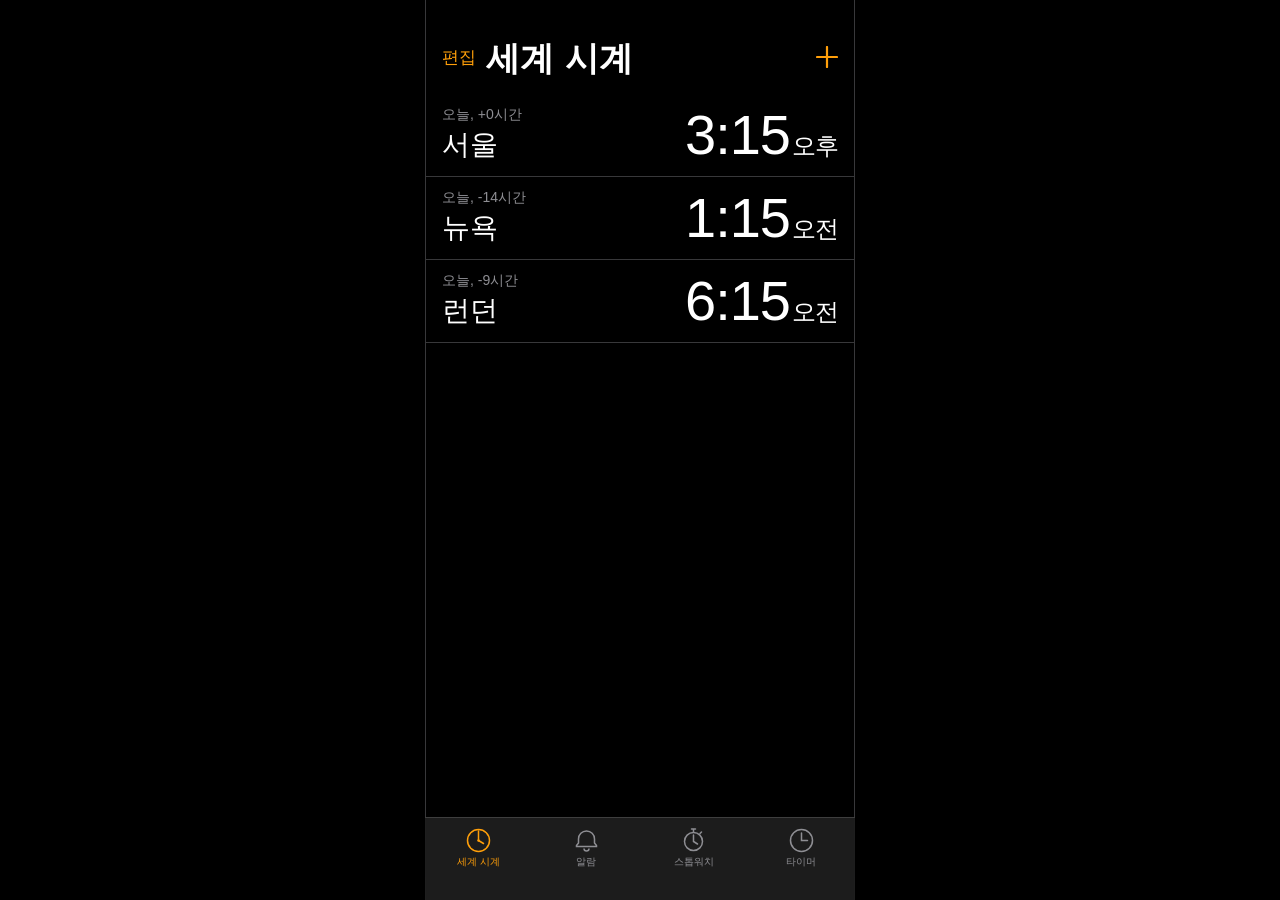
==== index.html @ d3a67d18 "iOS Clock App PWA clone Co-Authored-By: Claude Opus 4.6 <noreply@anthropic.com>" ====
<!DOCTYPE html>
<html lang="ko">
<head>
  <meta charset="UTF-8">
  <meta name="viewport" content="width=device-width, initial-scale=1.0, maximum-scale=1.0, user-scalable=no, viewport-fit=cover">
  <meta name="apple-mobile-web-app-capable" content="yes">
  <meta name="apple-mobile-web-app-status-bar-style" content="black-translucent">
  <meta name="theme-color" content="#000000">
  <title>시계</title>
  <link rel="manifest" href="manifest.json">
  <link rel="apple-touch-icon" href="icons/icon-192.png">
  <link rel="stylesheet" href="style.css">
</head>
<body>
  <!-- Status Bar spacer -->
  <div class="status-bar-spacer"></div>

  <!-- World Clock Tab -->
  <div id="tab-worldclock" class="tab-content active">
    <div class="nav-bar">
      <button class="nav-btn left" id="worldclock-edit-btn">편집</button>
      <h1 class="nav-title">세계 시계</h1>
      <button class="nav-btn right" id="worldclock-add-btn">
        <svg width="22" height="22" viewBox="0 0 22 22" fill="none"><path d="M11 1v20M1 11h20" stroke="#FF9F0A" stroke-width="2.2" stroke-linecap="round"/></svg>
      </button>
    </div>
    <div class="scroll-content" id="worldclock-list">
      <!-- World clock items inserted by JS -->
    </div>
  </div>

  <!-- Alarm Tab -->
  <div id="tab-alarm" class="tab-content">
    <div class="nav-bar">
      <button class="nav-btn left" id="alarm-edit-btn">편집</button>
      <h1 class="nav-title">알람</h1>
      <button class="nav-btn right" id="alarm-add-btn">
        <svg width="22" height="22" viewBox="0 0 22 22" fill="none"><path d="M11 1v20M1 11h20" stroke="#FF9F0A" stroke-width="2.2" stroke-linecap="round"/></svg>
      </button>
    </div>
    <div class="scroll-content" id="alarm-list">
      <!-- Alarm items inserted by JS -->
    </div>
  </div>

  <!-- Stopwatch Tab -->
  <div id="tab-stopwatch" class="tab-content">
    <div class="nav-bar">
      <h1 class="nav-title">스톱워치</h1>
    </div>
    <div class="stopwatch-container">
      <div class="stopwatch-display" id="stopwatch-display">00:00<span class="stopwatch-fraction">.00</span></div>
      <div class="stopwatch-controls">
        <button class="stopwatch-btn btn-dark" id="stopwatch-lap-btn">랩</button>
        <button class="stopwatch-btn btn-green" id="stopwatch-start-btn">시작</button>
      </div>
      <div class="lap-list" id="lap-list">
        <!-- Lap items inserted by JS -->
      </div>
    </div>
  </div>

  <!-- Timer Tab -->
  <div id="tab-timer" class="tab-content">
    <div class="nav-bar">
      <h1 class="nav-title">타이머</h1>
    </div>
    <div class="timer-container">
      <div class="timer-picker-wrapper" id="timer-picker-wrapper">
        <div class="timer-picker">
          <div class="picker-column" id="picker-hours"></div>
          <div class="picker-label">시간</div>
          <div class="picker-column" id="picker-minutes"></div>
          <div class="picker-label">분</div>
          <div class="picker-column" id="picker-seconds"></div>
          <div class="picker-label">초</div>
        </div>
        <div class="picker-highlight"></div>
      </div>
      <div class="timer-ring-wrapper" id="timer-ring-wrapper" style="display:none;">
        <div class="timer-ring-container">
          <svg class="timer-ring" viewBox="0 0 200 200">
            <circle class="timer-ring-bg" cx="100" cy="100" r="90" />
            <circle class="timer-ring-progress" cx="100" cy="100" r="90" id="timer-ring-progress" />
          </svg>
          <div class="timer-ring-display" id="timer-display">00:00:00</div>
        </div>
      </div>
      <div class="timer-controls">
        <button class="stopwatch-btn btn-dark" id="timer-cancel-btn">취소</button>
        <button class="stopwatch-btn btn-green" id="timer-start-btn">시작</button>
      </div>
    </div>
  </div>

  <!-- Alarm Add Modal -->
  <div class="modal-overlay" id="alarm-modal" style="display:none;">
    <div class="modal-content">
      <div class="modal-nav">
        <button class="nav-btn left" id="alarm-cancel-btn">취소</button>
        <h1 class="nav-title">알람 추가</h1>
        <button class="nav-btn right save-btn" id="alarm-save-btn">저장</button>
      </div>
      <div class="alarm-picker-wrapper">
        <div class="timer-picker">
          <div class="picker-column alarm-picker-col" id="alarm-picker-ampm"></div>
          <div class="picker-column alarm-picker-col" id="alarm-picker-hours"></div>
          <div class="picker-label alarm-picker-sep">:</div>
          <div class="picker-column alarm-picker-col" id="alarm-picker-minutes"></div>
        </div>
        <div class="picker-highlight"></div>
      </div>
      <div class="alarm-options">
        <div class="alarm-option-row">
          <span>반복</span><span class="alarm-option-value">안 함 ›</span>
        </div>
        <div class="alarm-option-row">
          <span>레이블</span>
          <input type="text" class="alarm-label-input" id="alarm-label-input" value="알람" />
        </div>
        <div class="alarm-option-row">
          <span>사운드</span><span class="alarm-option-value">전파 탐지기 ›</span>
        </div>
        <div class="alarm-option-row">
          <span>다시 알림</span>
          <label class="ios-switch"><input type="checkbox" checked /><span class="slider"></span></label>
        </div>
      </div>
    </div>
  </div>

  <!-- World Clock Add Modal -->
  <div class="modal-overlay" id="worldclock-modal" style="display:none;">
    <div class="modal-content">
      <div class="modal-nav">
        <button class="nav-btn left" id="worldclock-cancel-btn">취소</button>
        <h1 class="nav-title">도시 선택</h1>
        <div></div>
      </div>
      <div class="search-bar">
        <input type="text" placeholder="검색" id="city-search" />
      </div>
      <div class="city-list" id="city-list"></div>
    </div>
  </div>

  <!-- Tab Bar -->
  <div class="tab-bar">
    <button class="tab-item active" data-tab="worldclock">
      <svg viewBox="0 0 25 25" class="tab-icon"><circle cx="12.5" cy="12.5" r="11" stroke="currentColor" stroke-width="1.5" fill="none"/><path d="M12.5 3v9.5l5 3" stroke="currentColor" stroke-width="1.5" stroke-linecap="round" fill="none"/><circle cx="12.5" cy="12.5" r="1.2" fill="currentColor"/></svg>
      <span>세계 시계</span>
    </button>
    <button class="tab-item" data-tab="alarm">
      <svg viewBox="0 0 25 25" class="tab-icon"><path d="M12.5 3C8.08 3 4.5 6.58 4.5 11v4l-2 2.5v1h20v-1l-2-2.5v-4c0-4.42-3.58-8-8-8z" stroke="currentColor" stroke-width="1.5" fill="none"/><path d="M10 20.5c0 1.38 1.12 2.5 2.5 2.5s2.5-1.12 2.5-2.5" stroke="currentColor" stroke-width="1.5" fill="none"/></svg>
      <span>알람</span>
    </button>
    <button class="tab-item" data-tab="stopwatch">
      <svg viewBox="0 0 25 25" class="tab-icon"><circle cx="12.5" cy="13.5" r="9" stroke="currentColor" stroke-width="1.5" fill="none"/><path d="M12.5 7v6.5l4 2.5M10.5 1h4M12.5 1v3M19 5.5l1.5-1.5" stroke="currentColor" stroke-width="1.5" stroke-linecap="round" fill="none"/></svg>
      <span>스톱워치</span>
    </button>
    <button class="tab-item" data-tab="timer">
      <svg viewBox="0 0 25 25" class="tab-icon"><circle cx="12.5" cy="12.5" r="11" stroke="currentColor" stroke-width="1.5" fill="none"/><path d="M12.5 5v7.5h6" stroke="currentColor" stroke-width="1.5" stroke-linecap="round" fill="none"/></svg>
      <span>타이머</span>
    </button>
  </div>

  <script src="app.js"></script>
</body>
</html>
---- style.css ----
/* ============================================
   iPhone Clock App - Pixel-Perfect Clone
   ============================================ */

* {
  margin: 0;
  padding: 0;
  box-sizing: border-box;
  -webkit-tap-highlight-color: transparent;
  -webkit-user-select: none;
  user-select: none;
}

:root {
  --orange: #FF9F0A;
  --bg: #000000;
  --card-bg: #1C1C1E;
  --separator: #38383A;
  --text-primary: #FFFFFF;
  --text-secondary: #8E8E93;
  --text-tertiary: #636366;
  --green: #30D158;
  --red: #FF453A;
  --tab-inactive: #8E8E93;
  --safe-top: env(safe-area-inset-top, 20px);
  --safe-bottom: env(safe-area-inset-bottom, 0px);
}

html, body {
  height: 100%;
  overflow: hidden;
  background: var(--bg);
  color: var(--text-primary);
  font-family: -apple-system, BlinkMacSystemFont, 'SF Pro Display', 'SF Pro Text', 'Helvetica Neue', sans-serif;
  font-size: 17px;
  -webkit-font-smoothing: antialiased;
}

.status-bar-spacer {
  height: var(--safe-top);
  min-height: 20px;
}

/* ============================================
   Navigation Bar
   ============================================ */
.nav-bar {
  display: flex;
  align-items: center;
  justify-content: space-between;
  padding: 8px 16px 8px;
  min-height: 44px;
}

.nav-title {
  font-size: 34px;
  font-weight: 700;
  letter-spacing: 0.37px;
  text-align: left;
  flex: 1;
  padding: 8px 0 4px;
}

.nav-btn {
  background: none;
  border: none;
  color: var(--orange);
  font-size: 17px;
  padding: 8px 0;
  cursor: pointer;
  font-family: inherit;
  min-width: 44px;
}

.nav-btn.left {
  text-align: left;
}

.nav-btn.right {
  text-align: right;
  display: flex;
  align-items: center;
  justify-content: flex-end;
}

.save-btn {
  font-weight: 600;
}

/* ============================================
   Tab Content
   ============================================ */
.tab-content {
  display: none;
  height: calc(100vh - var(--safe-top) - 83px);
  overflow: hidden;
  flex-direction: column;
}

.tab-content.active {
  display: flex;
}

.scroll-content {
  flex: 1;
  overflow-y: auto;
  -webkit-overflow-scrolling: touch;
  padding-bottom: 20px;
}

/* ============================================
   Tab Bar (Bottom)
   ============================================ */
.tab-bar {
  position: fixed;
  bottom: 0;
  left: 0;
  right: 0;
  display: flex;
  justify-content: space-around;
  align-items: flex-start;
  background: rgba(30, 30, 30, 0.94);
  backdrop-filter: blur(20px);
  -webkit-backdrop-filter: blur(20px);
  border-top: 0.5px solid rgba(255, 255, 255, 0.15);
  padding: 6px 0 calc(6px + var(--safe-bottom));
  height: calc(83px + var(--safe-bottom));
  z-index: 100;
}

.tab-item {
  display: flex;
  flex-direction: column;
  align-items: center;
  gap: 2px;
  background: none;
  border: none;
  color: var(--tab-inactive);
  font-size: 10px;
  font-family: inherit;
  cursor: pointer;
  padding: 4px 0;
  min-width: 60px;
}

.tab-item.active {
  color: var(--orange);
}

.tab-icon {
  width: 25px;
  height: 25px;
}

/* ============================================
   World Clock
   ============================================ */
.worldclock-item {
  display: flex;
  align-items: center;
  justify-content: space-between;
  padding: 12px 16px;
  border-bottom: 0.5px solid var(--separator);
  min-height: 72px;
}

.worldclock-info {
  display: flex;
  flex-direction: column;
  gap: 2px;
}

.worldclock-offset {
  font-size: 14px;
  color: var(--text-secondary);
  font-weight: 400;
}

.worldclock-city {
  font-size: 28px;
  font-weight: 300;
  letter-spacing: -0.5px;
}

.worldclock-time {
  font-size: 56px;
  font-weight: 200;
  letter-spacing: -1px;
  line-height: 1;
}

.worldclock-time .time-ampm {
  font-size: 24px;
  font-weight: 300;
  margin-left: 2px;
}

/* ============================================
   Alarm
   ============================================ */
.alarm-item {
  display: flex;
  align-items: center;
  justify-content: space-between;
  padding: 14px 16px;
  border-bottom: 0.5px solid var(--separator);
  min-height: 80px;
}

.alarm-info {
  display: flex;
  flex-direction: column;
  gap: 0;
}

.alarm-time-row {
  display: flex;
  align-items: baseline;
  gap: 4px;
}

.alarm-time {
  font-size: 56px;
  font-weight: 200;
  letter-spacing: -1.5px;
  line-height: 1.1;
}

.alarm-ampm {
  font-size: 24px;
  font-weight: 300;
}

.alarm-label {
  font-size: 14px;
  color: var(--text-secondary);
  margin-top: 2px;
}

.alarm-item.disabled .alarm-time,
.alarm-item.disabled .alarm-ampm,
.alarm-item.disabled .alarm-label {
  color: var(--text-tertiary);
}

/* iOS Toggle Switch */
.ios-switch {
  position: relative;
  display: inline-block;
  width: 51px;
  height: 31px;
  flex-shrink: 0;
}

.ios-switch input {
  opacity: 0;
  width: 0;
  height: 0;
}

.ios-switch .slider {
  position: absolute;
  cursor: pointer;
  inset: 0;
  background: #39393D;
  border-radius: 31px;
  transition: background 0.3s;
}

.ios-switch .slider::before {
  content: '';
  position: absolute;
  height: 27px;
  width: 27px;
  left: 2px;
  bottom: 2px;
  background: white;
  border-radius: 50%;
  transition: transform 0.3s;
  box-shadow: 0 2px 4px rgba(0,0,0,0.3);
}

.ios-switch input:checked + .slider {
  background: var(--green);
}

.ios-switch input:checked + .slider::before {
  transform: translateX(20px);
}

/* Sleep/Wake section in alarm */
.alarm-section-header {
  padding: 24px 16px 8px;
  display: flex;
  align-items: center;
  gap: 8px;
}

.alarm-section-header .bed-icon {
  width: 28px;
  height: 28px;
  color: var(--orange);
}

.alarm-section-title {
  font-size: 20px;
  font-weight: 600;
}

.alarm-section-desc {
  padding: 0 16px 12px;
  font-size: 13px;
  color: var(--text-secondary);
  line-height: 1.4;
}

.alarm-other-header {
  padding: 32px 16px 8px;
  font-size: 20px;
  font-weight: 600;
}

/* ============================================
   Stopwatch
   ============================================ */
.stopwatch-container {
  display: flex;
  flex-direction: column;
  align-items: center;
  flex: 1;
  overflow: hidden;
}

.stopwatch-display {
  font-size: 80px;
  font-weight: 200;
  font-variant-numeric: tabular-nums;
  letter-spacing: -2px;
  padding: 40px 0 30px;
  text-align: center;
  font-family: -apple-system, 'SF Pro Display', 'Helvetica Neue', sans-serif;
}

.stopwatch-fraction {
  font-size: 80px;
  font-weight: 200;
}

.stopwatch-controls {
  display: flex;
  justify-content: space-between;
  width: 100%;
  padding: 0 24px;
  margin-bottom: 20px;
}

.stopwatch-btn {
  width: 80px;
  height: 80px;
  border-radius: 50%;
  border: 2px solid transparent;
  font-size: 17px;
  font-family: inherit;
  font-weight: 500;
  cursor: pointer;
  display: flex;
  align-items: center;
  justify-content: center;
  position: relative;
}

.stopwatch-btn::after {
  content: '';
  position: absolute;
  inset: -4px;
  border-radius: 50%;
  border: 2px solid;
  border-color: inherit;
}

.btn-dark {
  background: #333333;
  color: var(--text-primary);
  border-color: #333333;
}

.btn-green {
  background: #0A3A1A;
  color: var(--green);
  border-color: #0A3A1A;
}

.btn-red {
  background: #3A0A0A;
  color: var(--red);
  border-color: #3A0A0A;
}

.btn-disabled {
  opacity: 0.5;
  pointer-events: none;
}

.lap-list {
  width: 100%;
  flex: 1;
  overflow-y: auto;
  -webkit-overflow-scrolling: touch;
}

.lap-item {
  display: flex;
  justify-content: space-between;
  padding: 10px 16px;
  border-top: 0.5px solid var(--separator);
  font-size: 17px;
  font-variant-numeric: tabular-nums;
}

.lap-item.best {
  color: var(--green);
}

.lap-item.worst {
  color: var(--red);
}

/* ============================================
   Timer
   ============================================ */
.timer-container {
  display: flex;
  flex-direction: column;
  align-items: center;
  flex: 1;
  padding-top: 20px;
}

.timer-picker-wrapper {
  position: relative;
  width: 100%;
  height: 216px;
  overflow: hidden;
}

.timer-picker {
  display: flex;
  align-items: center;
  justify-content: center;
  height: 100%;
  gap: 0;
}

.picker-column {
  height: 216px;
  width: 70px;
  overflow-y: scroll;
  scroll-snap-type: y mandatory;
  -webkit-overflow-scrolling: touch;
  scrollbar-width: none;
}

.picker-column::-webkit-scrollbar {
  display: none;
}

.picker-item {
  height: 36px;
  display: flex;
  align-items: center;
  justify-content: center;
  font-size: 23px;
  font-weight: 400;
  scroll-snap-align: center;
  color: var(--text-primary);
  cursor: pointer;
}

.picker-label {
  font-size: 17px;
  font-weight: 600;
  color: var(--text-primary);
  padding: 0 4px;
  align-self: center;
}

.picker-highlight {
  position: absolute;
  top: 50%;
  left: 16px;
  right: 16px;
  height: 36px;
  transform: translateY(-50%);
  border-top: 0.5px solid var(--separator);
  border-bottom: 0.5px solid var(--separator);
  pointer-events: none;
  z-index: 1;
}

/* Timer Ring */
.timer-ring-wrapper {
  width: 100%;
  display: flex;
  justify-content: center;
  padding: 20px 0 30px;
}

.timer-ring-container {
  position: relative;
  width: 250px;
  height: 250px;
}

.timer-ring {
  width: 100%;
  height: 100%;
  transform: rotate(-90deg);
}

.timer-ring-bg {
  fill: none;
  stroke: var(--separator);
  stroke-width: 4;
}

.timer-ring-progress {
  fill: none;
  stroke: var(--orange);
  stroke-width: 4;
  stroke-linecap: round;
  stroke-dasharray: 565.48;
  stroke-dashoffset: 0;
  transition: stroke-dashoffset 1s linear;
}

.timer-ring-display {
  position: absolute;
  top: 50%;
  left: 50%;
  transform: translate(-50%, -50%);
  font-size: 56px;
  font-weight: 200;
  font-variant-numeric: tabular-nums;
  letter-spacing: -1px;
}

.timer-controls {
  display: flex;
  justify-content: space-between;
  width: 100%;
  padding: 20px 24px;
}

/* ============================================
   Alarm Modal
   ============================================ */
.modal-overlay {
  position: fixed;
  inset: 0;
  background: rgba(0, 0, 0, 0.5);
  z-index: 200;
  display: flex;
  align-items: flex-end;
  justify-content: center;
}

.modal-content {
  width: 100%;
  max-height: 90vh;
  background: #1C1C1E;
  border-radius: 14px 14px 0 0;
  overflow-y: auto;
  -webkit-overflow-scrolling: touch;
  padding-bottom: calc(20px + var(--safe-bottom));
}

.modal-nav {
  display: flex;
  align-items: center;
  justify-content: space-between;
  padding: 16px;
  border-bottom: 0.5px solid var(--separator);
  position: sticky;
  top: 0;
  background: #1C1C1E;
  z-index: 1;
}

.modal-nav .nav-title {
  font-size: 17px;
  font-weight: 600;
  text-align: center;
  padding: 0;
}

.alarm-picker-wrapper {
  position: relative;
  height: 216px;
  overflow: hidden;
  padding: 0 20px;
}

.alarm-picker-col {
  width: 80px;
}

.alarm-picker-sep {
  padding: 0 2px;
  font-size: 23px;
}

.alarm-options {
  padding: 0 16px;
}

.alarm-option-row {
  display: flex;
  align-items: center;
  justify-content: space-between;
  padding: 12px 0;
  border-bottom: 0.5px solid var(--separator);
  font-size: 17px;
}

.alarm-option-value {
  color: var(--text-secondary);
}

.alarm-label-input {
  background: none;
  border: none;
  color: var(--text-secondary);
  font-size: 17px;
  text-align: right;
  font-family: inherit;
  outline: none;
  width: 150px;
}

/* ============================================
   World Clock Modal
   ============================================ */
.search-bar {
  padding: 0 16px 12px;
}

.search-bar input {
  width: 100%;
  padding: 8px 12px;
  border-radius: 10px;
  border: none;
  background: #2C2C2E;
  color: var(--text-primary);
  font-size: 17px;
  font-family: inherit;
  outline: none;
}

.search-bar input::placeholder {
  color: var(--text-secondary);
}

.city-list {
  max-height: 400px;
  overflow-y: auto;
  -webkit-overflow-scrolling: touch;
}

.city-item {
  padding: 12px 16px;
  border-bottom: 0.5px solid var(--separator);
  font-size: 17px;
  cursor: pointer;
  display: flex;
  justify-content: space-between;
}

.city-item:active {
  background: #2C2C2E;
}

.city-item-name {
  color: var(--text-primary);
}

.city-item-country {
  color: var(--text-secondary);
  font-size: 14px;
}

/* ============================================
   Empty state
   ============================================ */
.empty-state {
  display: flex;
  align-items: center;
  justify-content: center;
  height: 200px;
  color: var(--text-secondary);
  font-size: 17px;
}

/* ============================================
   Responsive / iPhone-like constraints
   ============================================ */
@media (min-width: 500px) {
  body {
    max-width: 430px;
    margin: 0 auto;
    border-left: 0.5px solid var(--separator);
    border-right: 0.5px solid var(--separator);
  }
  .tab-bar {
    max-width: 430px;
    left: 50%;
    transform: translateX(-50%);
  }
  .modal-overlay .modal-content {
    max-width: 430px;
  }
}
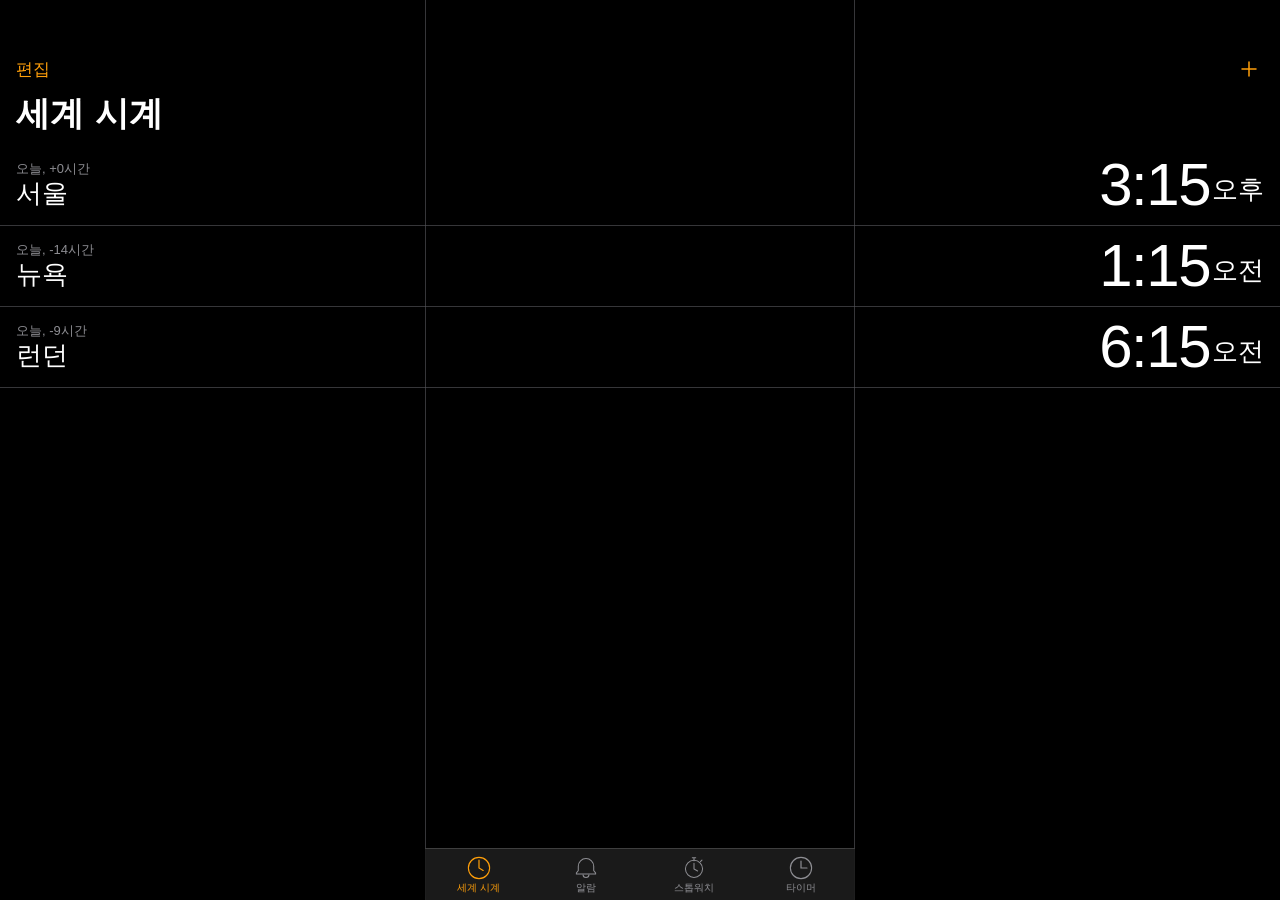
==== commit 755c11e0: "Complete UI overhaul - pixel-perfect iOS Clock clone Co-Authored-By: Claude Opus 4.6 <noreply@anthro" ====
--- a/index.html
+++ b/index.html
@@ -12,154 +12,174 @@
   <link rel="stylesheet" href="style.css">
 </head>
 <body>
-  <!-- Status Bar spacer -->
-  <div class="status-bar-spacer"></div>
 
-  <!-- World Clock Tab -->
+  <!-- ========== 세계 시계 ========== -->
   <div id="tab-worldclock" class="tab-content active">
-    <div class="nav-bar">
-      <button class="nav-btn left" id="worldclock-edit-btn">편집</button>
-      <h1 class="nav-title">세계 시계</h1>
-      <button class="nav-btn right" id="worldclock-add-btn">
-        <svg width="22" height="22" viewBox="0 0 22 22" fill="none"><path d="M11 1v20M1 11h20" stroke="#FF9F0A" stroke-width="2.2" stroke-linecap="round"/></svg>
-      </button>
+    <div class="safe-top"></div>
+    <div class="header">
+      <div class="header-top">
+        <button class="text-btn orange" id="wc-edit-btn">편집</button>
+        <button class="icon-btn orange" id="wc-add-btn">
+          <svg width="22" height="22" viewBox="0 0 44 44"><path d="M22 8v28M8 22h28" stroke="currentColor" stroke-width="3" stroke-linecap="round"/></svg>
+        </button>
+      </div>
+      <h1 class="large-title">세계 시계</h1>
     </div>
-    <div class="scroll-content" id="worldclock-list">
-      <!-- World clock items inserted by JS -->
+    <div class="scroll-area" id="wc-list"></div>
+  </div>
+
+  <!-- ========== 알람 ========== -->
+  <div id="tab-alarm" class="tab-content">
+    <div class="safe-top"></div>
+    <div class="header">
+      <div class="header-top">
+        <button class="text-btn orange" id="al-edit-btn">편집</button>
+        <button class="icon-btn orange" id="al-add-btn">
+          <svg width="22" height="22" viewBox="0 0 44 44"><path d="M22 8v28M8 22h28" stroke="currentColor" stroke-width="3" stroke-linecap="round"/></svg>
+        </button>
+      </div>
+      <h1 class="large-title">알람</h1>
+    </div>
+    <div class="scroll-area" id="al-list"></div>
+  </div>
+
+  <!-- ========== 스톱워치 ========== -->
+  <div id="tab-stopwatch" class="tab-content">
+    <div class="safe-top"></div>
+    <div class="sw-wrap">
+      <div class="sw-display-area">
+        <div class="sw-time" id="sw-display">00:00<span class="sw-ms">.00</span></div>
+      </div>
+      <div class="sw-buttons">
+        <div class="circle-btn-wrap">
+          <div class="circle-btn-ring">
+            <button class="circle-btn gray" id="sw-lap-btn" disabled>랩</button>
+          </div>
+        </div>
+        <div class="circle-btn-wrap">
+          <div class="circle-btn-ring green-ring">
+            <button class="circle-btn green" id="sw-start-btn">시작</button>
+          </div>
+        </div>
+      </div>
+      <div class="lap-list" id="sw-laps"></div>
     </div>
   </div>
 
-  <!-- Alarm Tab -->
-  <div id="tab-alarm" class="tab-content">
-    <div class="nav-bar">
-      <button class="nav-btn left" id="alarm-edit-btn">편집</button>
-      <h1 class="nav-title">알람</h1>
-      <button class="nav-btn right" id="alarm-add-btn">
-        <svg width="22" height="22" viewBox="0 0 22 22" fill="none"><path d="M11 1v20M1 11h20" stroke="#FF9F0A" stroke-width="2.2" stroke-linecap="round"/></svg>
-      </button>
+  <!-- ========== 타이머 ========== -->
+  <div id="tab-timer" class="tab-content">
+    <div class="safe-top"></div>
+    <div class="header">
+      <h1 class="large-title" style="text-align:center;">타이머</h1>
     </div>
-    <div class="scroll-content" id="alarm-list">
-      <!-- Alarm items inserted by JS -->
-    </div>
-  </div>
-
-  <!-- Stopwatch Tab -->
-  <div id="tab-stopwatch" class="tab-content">
-    <div class="nav-bar">
-      <h1 class="nav-title">스톱워치</h1>
-    </div>
-    <div class="stopwatch-container">
-      <div class="stopwatch-display" id="stopwatch-display">00:00<span class="stopwatch-fraction">.00</span></div>
-      <div class="stopwatch-controls">
-        <button class="stopwatch-btn btn-dark" id="stopwatch-lap-btn">랩</button>
-        <button class="stopwatch-btn btn-green" id="stopwatch-start-btn">시작</button>
+    <div class="tm-wrap">
+      <div class="tm-picker-area" id="tm-picker-area">
+        <div class="tm-picker">
+          <div class="tm-col-group">
+            <div class="tm-col" id="pk-h" data-max="23"></div>
+            <span class="tm-col-label">시간</span>
+          </div>
+          <div class="tm-col-group">
+            <div class="tm-col" id="pk-m" data-max="59"></div>
+            <span class="tm-col-label">분</span>
+          </div>
+          <div class="tm-col-group">
+            <div class="tm-col" id="pk-s" data-max="59"></div>
+            <span class="tm-col-label">초</span>
+          </div>
+        </div>
+        <div class="tm-picker-hl"></div>
       </div>
-      <div class="lap-list" id="lap-list">
-        <!-- Lap items inserted by JS -->
-      </div>
-    </div>
-  </div>
-
-  <!-- Timer Tab -->
-  <div id="tab-timer" class="tab-content">
-    <div class="nav-bar">
-      <h1 class="nav-title">타이머</h1>
-    </div>
-    <div class="timer-container">
-      <div class="timer-picker-wrapper" id="timer-picker-wrapper">
-        <div class="timer-picker">
-          <div class="picker-column" id="picker-hours"></div>
-          <div class="picker-label">시간</div>
-          <div class="picker-column" id="picker-minutes"></div>
-          <div class="picker-label">분</div>
-          <div class="picker-column" id="picker-seconds"></div>
-          <div class="picker-label">초</div>
-        </div>
-        <div class="picker-highlight"></div>
-      </div>
-      <div class="timer-ring-wrapper" id="timer-ring-wrapper" style="display:none;">
-        <div class="timer-ring-container">
-          <svg class="timer-ring" viewBox="0 0 200 200">
-            <circle class="timer-ring-bg" cx="100" cy="100" r="90" />
-            <circle class="timer-ring-progress" cx="100" cy="100" r="90" id="timer-ring-progress" />
+      <div class="tm-ring-area" id="tm-ring-area" style="display:none;">
+        <div class="tm-ring-box">
+          <svg class="tm-ring-svg" viewBox="0 0 200 200">
+            <circle cx="100" cy="100" r="92" fill="none" stroke="#333" stroke-width="3"/>
+            <circle cx="100" cy="100" r="92" fill="none" stroke="#FF9F0A" stroke-width="3" stroke-linecap="round" id="tm-ring-circle"
+              stroke-dasharray="578.05" stroke-dashoffset="0" transform="rotate(-90 100 100)"/>
           </svg>
-          <div class="timer-ring-display" id="timer-display">00:00:00</div>
+          <div class="tm-ring-time" id="tm-ring-time">00:00</div>
         </div>
       </div>
-      <div class="timer-controls">
-        <button class="stopwatch-btn btn-dark" id="timer-cancel-btn">취소</button>
-        <button class="stopwatch-btn btn-green" id="timer-start-btn">시작</button>
-      </div>
-    </div>
-  </div>
-
-  <!-- Alarm Add Modal -->
-  <div class="modal-overlay" id="alarm-modal" style="display:none;">
-    <div class="modal-content">
-      <div class="modal-nav">
-        <button class="nav-btn left" id="alarm-cancel-btn">취소</button>
-        <h1 class="nav-title">알람 추가</h1>
-        <button class="nav-btn right save-btn" id="alarm-save-btn">저장</button>
-      </div>
-      <div class="alarm-picker-wrapper">
-        <div class="timer-picker">
-          <div class="picker-column alarm-picker-col" id="alarm-picker-ampm"></div>
-          <div class="picker-column alarm-picker-col" id="alarm-picker-hours"></div>
-          <div class="picker-label alarm-picker-sep">:</div>
-          <div class="picker-column alarm-picker-col" id="alarm-picker-minutes"></div>
+      <div class="sw-buttons">
+        <div class="circle-btn-wrap">
+          <div class="circle-btn-ring">
+            <button class="circle-btn gray" id="tm-cancel-btn" disabled>취소</button>
+          </div>
         </div>
-        <div class="picker-highlight"></div>
-      </div>
-      <div class="alarm-options">
-        <div class="alarm-option-row">
-          <span>반복</span><span class="alarm-option-value">안 함 ›</span>
-        </div>
-        <div class="alarm-option-row">
-          <span>레이블</span>
-          <input type="text" class="alarm-label-input" id="alarm-label-input" value="알람" />
-        </div>
-        <div class="alarm-option-row">
-          <span>사운드</span><span class="alarm-option-value">전파 탐지기 ›</span>
-        </div>
-        <div class="alarm-option-row">
-          <span>다시 알림</span>
-          <label class="ios-switch"><input type="checkbox" checked /><span class="slider"></span></label>
+        <div class="circle-btn-wrap">
+          <div class="circle-btn-ring green-ring">
+            <button class="circle-btn green" id="tm-start-btn">시작</button>
+          </div>
         </div>
       </div>
     </div>
   </div>
 
-  <!-- World Clock Add Modal -->
-  <div class="modal-overlay" id="worldclock-modal" style="display:none;">
-    <div class="modal-content">
-      <div class="modal-nav">
-        <button class="nav-btn left" id="worldclock-cancel-btn">취소</button>
-        <h1 class="nav-title">도시 선택</h1>
-        <div></div>
+  <!-- ========== 알람 추가 모달 ========== -->
+  <div class="modal" id="al-modal">
+    <div class="modal-sheet">
+      <div class="modal-header">
+        <button class="text-btn orange" id="al-modal-cancel">취소</button>
+        <span class="modal-title">알람 추가</span>
+        <button class="text-btn orange bold" id="al-modal-save">저장</button>
       </div>
-      <div class="search-bar">
-        <input type="text" placeholder="검색" id="city-search" />
+      <div class="al-picker-area">
+        <div class="tm-picker al-picker">
+          <div class="tm-col-group">
+            <div class="tm-col" id="alpk-h" data-max="12" data-min="1" data-type="hour12"></div>
+          </div>
+          <div class="tm-col-group">
+            <div class="tm-col" id="alpk-m" data-max="59"></div>
+          </div>
+          <div class="tm-col-group">
+            <div class="tm-col" id="alpk-ap" data-type="ampm"></div>
+          </div>
+        </div>
+        <div class="tm-picker-hl"></div>
+      </div>
+      <div class="al-options">
+        <div class="al-opt-row"><span>반복</span><span class="al-opt-val">안 함 <span class="chevron">›</span></span></div>
+        <div class="al-opt-row"><span>레이블</span><input type="text" class="al-opt-input" id="al-label-input" value="알람"></div>
+        <div class="al-opt-row"><span>사운드</span><span class="al-opt-val">전파 탐지기 <span class="chevron">›</span></span></div>
+        <div class="al-opt-row last"><span>다시 알림</span><label class="toggle"><input type="checkbox" checked><span class="toggle-track"><span class="toggle-thumb"></span></span></label></div>
+      </div>
+    </div>
+  </div>
+
+  <!-- ========== 도시 선택 모달 ========== -->
+  <div class="modal" id="wc-modal">
+    <div class="modal-sheet">
+      <div class="modal-header">
+        <button class="text-btn orange" id="wc-modal-cancel">취소</button>
+        <span class="modal-title">도시 선택</span>
+        <div style="width:50px"></div>
+      </div>
+      <div class="search-box">
+        <div class="search-field">
+          <svg class="search-icon" width="15" height="15" viewBox="0 0 15 15"><circle cx="6.5" cy="6.5" r="5.5" stroke="#8E8E93" stroke-width="1.5" fill="none"/><path d="M10.5 10.5l3.5 3.5" stroke="#8E8E93" stroke-width="1.5" stroke-linecap="round"/></svg>
+          <input type="text" placeholder="검색" id="city-search">
+        </div>
       </div>
       <div class="city-list" id="city-list"></div>
     </div>
   </div>
 
-  <!-- Tab Bar -->
-  <div class="tab-bar">
-    <button class="tab-item active" data-tab="worldclock">
-      <svg viewBox="0 0 25 25" class="tab-icon"><circle cx="12.5" cy="12.5" r="11" stroke="currentColor" stroke-width="1.5" fill="none"/><path d="M12.5 3v9.5l5 3" stroke="currentColor" stroke-width="1.5" stroke-linecap="round" fill="none"/><circle cx="12.5" cy="12.5" r="1.2" fill="currentColor"/></svg>
+  <!-- ========== 탭 바 ========== -->
+  <div class="tabbar">
+    <button class="tab active" data-tab="worldclock">
+      <svg class="tab-ico" viewBox="0 0 26 26"><circle cx="13" cy="13" r="11.5" stroke="currentColor" stroke-width="1.2" fill="none"/><path d="M13 4.5V13l4.5 2.7" stroke="currentColor" stroke-width="1.3" stroke-linecap="round" fill="none"/></svg>
       <span>세계 시계</span>
     </button>
-    <button class="tab-item" data-tab="alarm">
-      <svg viewBox="0 0 25 25" class="tab-icon"><path d="M12.5 3C8.08 3 4.5 6.58 4.5 11v4l-2 2.5v1h20v-1l-2-2.5v-4c0-4.42-3.58-8-8-8z" stroke="currentColor" stroke-width="1.5" fill="none"/><path d="M10 20.5c0 1.38 1.12 2.5 2.5 2.5s2.5-1.12 2.5-2.5" stroke="currentColor" stroke-width="1.5" fill="none"/></svg>
+    <button class="tab" data-tab="alarm">
+      <svg class="tab-ico" viewBox="0 0 26 28"><path d="M13 3C8.03 3 4 7.03 4 12v5l-2.2 2.8V21h22.4v-1.2L22 17v-5c0-4.97-4.03-9-9-9z" stroke="currentColor" stroke-width="1.2" fill="none"/><path d="M9.5 21.5c0 1.93 1.57 3.5 3.5 3.5s3.5-1.57 3.5-3.5" stroke="currentColor" stroke-width="1.2" fill="none"/></svg>
       <span>알람</span>
     </button>
-    <button class="tab-item" data-tab="stopwatch">
-      <svg viewBox="0 0 25 25" class="tab-icon"><circle cx="12.5" cy="13.5" r="9" stroke="currentColor" stroke-width="1.5" fill="none"/><path d="M12.5 7v6.5l4 2.5M10.5 1h4M12.5 1v3M19 5.5l1.5-1.5" stroke="currentColor" stroke-width="1.5" stroke-linecap="round" fill="none"/></svg>
+    <button class="tab" data-tab="stopwatch">
+      <svg class="tab-ico" viewBox="0 0 26 28"><circle cx="13" cy="15" r="10" stroke="currentColor" stroke-width="1.2" fill="none"/><path d="M13 8.5v6.5l4.2 2.5M11 2h4M13 2v3.5M20.5 6.5l1.8-1.8" stroke="currentColor" stroke-width="1.2" stroke-linecap="round" fill="none"/></svg>
       <span>스톱워치</span>
     </button>
-    <button class="tab-item" data-tab="timer">
-      <svg viewBox="0 0 25 25" class="tab-icon"><circle cx="12.5" cy="12.5" r="11" stroke="currentColor" stroke-width="1.5" fill="none"/><path d="M12.5 5v7.5h6" stroke="currentColor" stroke-width="1.5" stroke-linecap="round" fill="none"/></svg>
+    <button class="tab" data-tab="timer">
+      <svg class="tab-ico" viewBox="0 0 26 26"><circle cx="13" cy="13" r="11.5" stroke="currentColor" stroke-width="1.2" fill="none"/><path d="M13 5.5V13h6.5" stroke="currentColor" stroke-width="1.3" stroke-linecap="round" fill="none"/></svg>
       <span>타이머</span>
     </button>
   </div>
--- a/style.css
+++ b/style.css
@@ -1,721 +1,201 @@
-/* ============================================
-   iPhone Clock App - Pixel-Perfect Clone
-   ============================================ */
-
-* {
-  margin: 0;
-  padding: 0;
-  box-sizing: border-box;
-  -webkit-tap-highlight-color: transparent;
-  -webkit-user-select: none;
-  user-select: none;
+/* === Reset === */
+*{margin:0;padding:0;box-sizing:border-box;-webkit-tap-highlight-color:transparent;-webkit-user-select:none;user-select:none}
+:root{
+  --orange:#FF9F0A;
+  --bg:#000;
+  --card:#1C1C1E;
+  --sep:rgba(84,84,88,.65);
+  --t1:#FFF;
+  --t2:#8E8E93;
+  --t3:#636366;
+  --green:#30D158;
+  --red:#FF453A;
+  --sat:env(safe-area-inset-top,47px);
+  --sab:env(safe-area-inset-bottom,0px);
 }
-
-:root {
-  --orange: #FF9F0A;
-  --bg: #000000;
-  --card-bg: #1C1C1E;
-  --separator: #38383A;
-  --text-primary: #FFFFFF;
-  --text-secondary: #8E8E93;
-  --text-tertiary: #636366;
-  --green: #30D158;
-  --red: #FF453A;
-  --tab-inactive: #8E8E93;
-  --safe-top: env(safe-area-inset-top, 20px);
-  --safe-bottom: env(safe-area-inset-bottom, 0px);
+html,body{height:100%;overflow:hidden;background:var(--bg);color:var(--t1);
+  font-family:-apple-system,BlinkMacSystemFont,'SF Pro Text','SF Pro Display','Helvetica Neue',sans-serif;
+  -webkit-font-smoothing:antialiased;font-size:17px}
+
+/* === Safe Area === */
+.safe-top{height:var(--sat);min-height:47px}
+
+/* === Header (Large Title style) === */
+.header{padding:0 16px}
+.header-top{display:flex;justify-content:space-between;align-items:center;height:44px}
+.large-title{font-size:34px;font-weight:700;letter-spacing:.37px;padding:0 0 8px}
+
+/* === Buttons === */
+.text-btn{background:none;border:none;font:inherit;font-size:17px;cursor:pointer;padding:0}
+.text-btn.orange{color:var(--orange)}
+.text-btn.bold{font-weight:600}
+.icon-btn{background:none;border:none;color:var(--orange);cursor:pointer;padding:4px;display:flex;align-items:center}
+
+/* === Tabs === */
+.tab-content{display:none;position:absolute;top:0;left:0;right:0;bottom:83px;overflow:hidden;flex-direction:column}
+.tab-content.active{display:flex}
+.scroll-area{flex:1;overflow-y:auto;-webkit-overflow-scrolling:touch}
+
+/* === Tab Bar === */
+.tabbar{position:fixed;bottom:0;left:0;right:0;display:flex;
+  background:rgba(30,30,30,.88);
+  backdrop-filter:saturate(180%) blur(20px);-webkit-backdrop-filter:saturate(180%) blur(20px);
+  border-top:.33px solid rgba(255,255,255,.16);
+  padding:5px 0 calc(5px + var(--sab));z-index:100}
+.tab{flex:1;display:flex;flex-direction:column;align-items:center;gap:1px;
+  background:none;border:none;color:var(--t2);font-size:10px;font-family:inherit;cursor:pointer;padding:2px 0 0}
+.tab.active{color:var(--orange)}
+.tab-ico{width:24px;height:24px;display:block}
+
+/* ==============================
+   세계 시계
+   ============================== */
+.wc-item{display:flex;align-items:center;justify-content:space-between;
+  padding:10px 16px;margin:0 0;border-bottom:.33px solid var(--sep)}
+.wc-left{}
+.wc-offset{font-size:13px;color:var(--t2);font-weight:400;line-height:1.3}
+.wc-city{font-size:26px;font-weight:300;line-height:1.2;letter-spacing:-.3px}
+.wc-right{text-align:right}
+.wc-time{font-size:60px;font-weight:100;letter-spacing:-1.5px;line-height:1;
+  font-variant-numeric:tabular-nums}
+.wc-ampm{font-size:26px;font-weight:300;vertical-align:super;margin-left:2px}
+
+/* ==============================
+   알람
+   ============================== */
+.al-section{padding:20px 16px 6px;display:flex;align-items:center;gap:6px}
+.al-section-ico{width:26px;height:26px;background:var(--orange);border-radius:7px;
+  display:flex;align-items:center;justify-content:center}
+.al-section-ico svg{width:16px;height:16px;color:#000}
+.al-section-title{font-size:20px;font-weight:600}
+.al-section-desc{padding:0 16px 10px;font-size:13px;color:var(--t2);line-height:1.38}
+.al-other-title{padding:28px 16px 6px;font-size:20px;font-weight:600}
+
+.al-item{display:flex;align-items:center;justify-content:space-between;
+  padding:8px 16px;border-bottom:.33px solid var(--sep);min-height:72px}
+.al-left{}
+.al-time{font-size:60px;font-weight:100;letter-spacing:-1.5px;line-height:1;
+  font-variant-numeric:tabular-nums}
+.al-ampm{font-size:26px;font-weight:300;margin-left:2px}
+.al-label{font-size:13px;color:var(--t2);margin-top:1px}
+.al-item.off .al-time,.al-item.off .al-ampm,.al-item.off .al-label{color:var(--t3)}
+
+/* iOS Toggle */
+.toggle{position:relative;display:block;width:51px;height:31px;flex-shrink:0}
+.toggle input{display:none}
+.toggle-track{display:block;width:51px;height:31px;border-radius:31px;background:#39393D;
+  transition:background .25s;cursor:pointer}
+.toggle-thumb{position:absolute;top:2px;left:2px;width:27px;height:27px;border-radius:50%;
+  background:#fff;box-shadow:0 2px 4px rgba(0,0,0,.3);transition:transform .25s}
+.toggle input:checked~.toggle-track{background:var(--green)}
+.toggle input:checked~.toggle-track .toggle-thumb{transform:translateX(20px)}
+
+/* ==============================
+   스톱워치
+   ============================== */
+.sw-wrap{display:flex;flex-direction:column;height:100%;overflow:hidden}
+.sw-display-area{display:flex;align-items:center;justify-content:center;
+  padding:60px 0 40px;flex-shrink:0}
+.sw-time{font-size:86px;font-weight:100;font-variant-numeric:tabular-nums;
+  letter-spacing:-2px;line-height:1;
+  font-family:-apple-system,'SF Pro Display','Helvetica Neue',sans-serif}
+.sw-ms{font-size:86px;font-weight:100}
+
+/* Circle Buttons */
+.sw-buttons{display:flex;justify-content:space-between;padding:0 20px;flex-shrink:0}
+.circle-btn-wrap{width:82px;height:82px}
+.circle-btn-ring{width:82px;height:82px;border-radius:50%;padding:3px;
+  background:transparent;border:2px solid #333}
+.circle-btn-ring.green-ring{border-color:#0B3D16}
+.circle-btn-ring.red-ring{border-color:#3D0B0B}
+.circle-btn{width:100%;height:100%;border-radius:50%;border:none;
+  font-size:17px;font-family:inherit;font-weight:500;cursor:pointer;
+  display:flex;align-items:center;justify-content:center}
+.circle-btn.gray{background:#333;color:var(--t1)}
+.circle-btn.green{background:#0B3D16;color:var(--green)}
+.circle-btn.red{background:#3D0B0B;color:var(--red)}
+.circle-btn:disabled{opacity:.5}
+
+/* Lap List */
+.lap-list{flex:1;overflow-y:auto;-webkit-overflow-scrolling:touch;margin-top:16px}
+.lap-row{display:flex;justify-content:space-between;padding:8px 16px;
+  border-top:.33px solid var(--sep);font-size:16px;font-variant-numeric:tabular-nums;
+  font-family:-apple-system,'SF Pro Display','Helvetica Neue',monospace}
+.lap-row.best{color:var(--green)}
+.lap-row.worst{color:var(--red)}
+
+/* ==============================
+   타이머
+   ============================== */
+.tm-wrap{display:flex;flex-direction:column;align-items:center;flex:1}
+
+/* Picker */
+.tm-picker-area{position:relative;width:100%;height:216px;overflow:hidden}
+.tm-picker{display:flex;align-items:center;justify-content:center;height:100%;padding:0 8px}
+.tm-col-group{display:flex;align-items:center;gap:2px}
+.tm-col{height:216px;width:60px;overflow-y:scroll;scroll-snap-type:y mandatory;
+  -webkit-overflow-scrolling:touch;scrollbar-width:none}
+.tm-col::-webkit-scrollbar{display:none}
+.tm-col-label{font-size:16px;font-weight:600;width:36px;text-align:left}
+.pk-item{height:36px;display:flex;align-items:center;justify-content:center;
+  font-size:23px;font-weight:400;scroll-snap-align:center;
+  font-variant-numeric:tabular-nums;opacity:.3;transition:opacity .15s}
+.pk-item.in-view{opacity:1}
+.pk-pad{height:90px}
+.tm-picker-hl{position:absolute;left:0;right:0;top:50%;transform:translateY(-50%);
+  height:36px;border-top:.5px solid var(--sep);border-bottom:.5px solid var(--sep);
+  pointer-events:none;z-index:2}
+
+/* Timer Ring */
+.tm-ring-area{padding:20px 0 10px;display:flex;justify-content:center}
+.tm-ring-box{position:relative;width:260px;height:260px}
+.tm-ring-svg{width:100%;height:100%}
+.tm-ring-time{position:absolute;top:50%;left:50%;transform:translate(-50%,-50%);
+  font-size:60px;font-weight:100;font-variant-numeric:tabular-nums;letter-spacing:-1px}
+
+/* ==============================
+   모달
+   ============================== */
+.modal{position:fixed;inset:0;background:rgba(0,0,0,.4);z-index:200;
+  display:none;align-items:flex-end;justify-content:center}
+.modal.show{display:flex}
+.modal-sheet{width:100%;max-width:430px;max-height:92vh;background:#2C2C2E;
+  border-radius:12px 12px 0 0;overflow:hidden;display:flex;flex-direction:column}
+.modal-header{display:flex;align-items:center;justify-content:space-between;
+  padding:14px 16px;border-bottom:.33px solid var(--sep);flex-shrink:0}
+.modal-title{font-size:17px;font-weight:600;color:var(--t1)}
+
+/* Alarm Picker */
+.al-picker-area{position:relative;height:216px;overflow:hidden}
+.al-picker .tm-col{width:72px}
+.al-picker .tm-col-group{gap:0}
+
+/* Alarm Options */
+.al-options{padding:0 16px;overflow-y:auto}
+.al-opt-row{display:flex;align-items:center;justify-content:space-between;
+  padding:11px 0;border-bottom:.33px solid var(--sep);font-size:17px}
+.al-opt-row.last{border-bottom:none}
+.al-opt-val{color:var(--t2);font-size:17px}
+.al-opt-input{background:none;border:none;color:var(--t2);font-size:17px;
+  text-align:right;font-family:inherit;outline:none;width:140px}
+.chevron{color:var(--t3);font-size:20px;margin-left:4px}
+
+/* Search */
+.search-box{padding:0 16px 8px}
+.search-field{display:flex;align-items:center;gap:6px;background:#1C1C1E;
+  border-radius:10px;padding:7px 8px}
+.search-field input{flex:1;background:none;border:none;color:var(--t1);
+  font-size:17px;font-family:inherit;outline:none}
+.search-field input::placeholder{color:var(--t2)}
+.search-icon{flex-shrink:0}
+.city-list{flex:1;overflow-y:auto;-webkit-overflow-scrolling:touch;max-height:50vh}
+.city-row{padding:11px 16px;border-bottom:.33px solid var(--sep);font-size:17px;cursor:pointer}
+.city-row:active{background:rgba(255,255,255,.08)}
+
+/* ==============================
+   반응형
+   ============================== */
+@media(min-width:500px){
+  body{max-width:430px;margin:0 auto;border-left:.33px solid var(--sep);border-right:.33px solid var(--sep)}
+  .tabbar,.modal{max-width:430px;left:50%;transform:translateX(-50%)}
 }
-
-html, body {
-  height: 100%;
-  overflow: hidden;
-  background: var(--bg);
-  color: var(--text-primary);
-  font-family: -apple-system, BlinkMacSystemFont, 'SF Pro Display', 'SF Pro Text', 'Helvetica Neue', sans-serif;
-  font-size: 17px;
-  -webkit-font-smoothing: antialiased;
-}
-
-.status-bar-spacer {
-  height: var(--safe-top);
-  min-height: 20px;
-}
-
-/* ============================================
-   Navigation Bar
-   ============================================ */
-.nav-bar {
-  display: flex;
-  align-items: center;
-  justify-content: space-between;
-  padding: 8px 16px 8px;
-  min-height: 44px;
-}
-
-.nav-title {
-  font-size: 34px;
-  font-weight: 700;
-  letter-spacing: 0.37px;
-  text-align: left;
-  flex: 1;
-  padding: 8px 0 4px;
-}
-
-.nav-btn {
-  background: none;
-  border: none;
-  color: var(--orange);
-  font-size: 17px;
-  padding: 8px 0;
-  cursor: pointer;
-  font-family: inherit;
-  min-width: 44px;
-}
-
-.nav-btn.left {
-  text-align: left;
-}
-
-.nav-btn.right {
-  text-align: right;
-  display: flex;
-  align-items: center;
-  justify-content: flex-end;
-}
-
-.save-btn {
-  font-weight: 600;
-}
-
-/* ============================================
-   Tab Content
-   ============================================ */
-.tab-content {
-  display: none;
-  height: calc(100vh - var(--safe-top) - 83px);
-  overflow: hidden;
-  flex-direction: column;
-}
-
-.tab-content.active {
-  display: flex;
-}
-
-.scroll-content {
-  flex: 1;
-  overflow-y: auto;
-  -webkit-overflow-scrolling: touch;
-  padding-bottom: 20px;
-}
-
-/* ============================================
-   Tab Bar (Bottom)
-   ============================================ */
-.tab-bar {
-  position: fixed;
-  bottom: 0;
-  left: 0;
-  right: 0;
-  display: flex;
-  justify-content: space-around;
-  align-items: flex-start;
-  background: rgba(30, 30, 30, 0.94);
-  backdrop-filter: blur(20px);
-  -webkit-backdrop-filter: blur(20px);
-  border-top: 0.5px solid rgba(255, 255, 255, 0.15);
-  padding: 6px 0 calc(6px + var(--safe-bottom));
-  height: calc(83px + var(--safe-bottom));
-  z-index: 100;
-}
-
-.tab-item {
-  display: flex;
-  flex-direction: column;
-  align-items: center;
-  gap: 2px;
-  background: none;
-  border: none;
-  color: var(--tab-inactive);
-  font-size: 10px;
-  font-family: inherit;
-  cursor: pointer;
-  padding: 4px 0;
-  min-width: 60px;
-}
-
-.tab-item.active {
-  color: var(--orange);
-}
-
-.tab-icon {
-  width: 25px;
-  height: 25px;
-}
-
-/* ============================================
-   World Clock
-   ============================================ */
-.worldclock-item {
-  display: flex;
-  align-items: center;
-  justify-content: space-between;
-  padding: 12px 16px;
-  border-bottom: 0.5px solid var(--separator);
-  min-height: 72px;
-}
-
-.worldclock-info {
-  display: flex;
-  flex-direction: column;
-  gap: 2px;
-}
-
-.worldclock-offset {
-  font-size: 14px;
-  color: var(--text-secondary);
-  font-weight: 400;
-}
-
-.worldclock-city {
-  font-size: 28px;
-  font-weight: 300;
-  letter-spacing: -0.5px;
-}
-
-.worldclock-time {
-  font-size: 56px;
-  font-weight: 200;
-  letter-spacing: -1px;
-  line-height: 1;
-}
-
-.worldclock-time .time-ampm {
-  font-size: 24px;
-  font-weight: 300;
-  margin-left: 2px;
-}
-
-/* ============================================
-   Alarm
-   ============================================ */
-.alarm-item {
-  display: flex;
-  align-items: center;
-  justify-content: space-between;
-  padding: 14px 16px;
-  border-bottom: 0.5px solid var(--separator);
-  min-height: 80px;
-}
-
-.alarm-info {
-  display: flex;
-  flex-direction: column;
-  gap: 0;
-}
-
-.alarm-time-row {
-  display: flex;
-  align-items: baseline;
-  gap: 4px;
-}
-
-.alarm-time {
-  font-size: 56px;
-  font-weight: 200;
-  letter-spacing: -1.5px;
-  line-height: 1.1;
-}
-
-.alarm-ampm {
-  font-size: 24px;
-  font-weight: 300;
-}
-
-.alarm-label {
-  font-size: 14px;
-  color: var(--text-secondary);
-  margin-top: 2px;
-}
-
-.alarm-item.disabled .alarm-time,
-.alarm-item.disabled .alarm-ampm,
-.alarm-item.disabled .alarm-label {
-  color: var(--text-tertiary);
-}
-
-/* iOS Toggle Switch */
-.ios-switch {
-  position: relative;
-  display: inline-block;
-  width: 51px;
-  height: 31px;
-  flex-shrink: 0;
-}
-
-.ios-switch input {
-  opacity: 0;
-  width: 0;
-  height: 0;
-}
-
-.ios-switch .slider {
-  position: absolute;
-  cursor: pointer;
-  inset: 0;
-  background: #39393D;
-  border-radius: 31px;
-  transition: background 0.3s;
-}
-
-.ios-switch .slider::before {
-  content: '';
-  position: absolute;
-  height: 27px;
-  width: 27px;
-  left: 2px;
-  bottom: 2px;
-  background: white;
-  border-radius: 50%;
-  transition: transform 0.3s;
-  box-shadow: 0 2px 4px rgba(0,0,0,0.3);
-}
-
-.ios-switch input:checked + .slider {
-  background: var(--green);
-}
-
-.ios-switch input:checked + .slider::before {
-  transform: translateX(20px);
-}
-
-/* Sleep/Wake section in alarm */
-.alarm-section-header {
-  padding: 24px 16px 8px;
-  display: flex;
-  align-items: center;
-  gap: 8px;
-}
-
-.alarm-section-header .bed-icon {
-  width: 28px;
-  height: 28px;
-  color: var(--orange);
-}
-
-.alarm-section-title {
-  font-size: 20px;
-  font-weight: 600;
-}
-
-.alarm-section-desc {
-  padding: 0 16px 12px;
-  font-size: 13px;
-  color: var(--text-secondary);
-  line-height: 1.4;
-}
-
-.alarm-other-header {
-  padding: 32px 16px 8px;
-  font-size: 20px;
-  font-weight: 600;
-}
-
-/* ============================================
-   Stopwatch
-   ============================================ */
-.stopwatch-container {
-  display: flex;
-  flex-direction: column;
-  align-items: center;
-  flex: 1;
-  overflow: hidden;
-}
-
-.stopwatch-display {
-  font-size: 80px;
-  font-weight: 200;
-  font-variant-numeric: tabular-nums;
-  letter-spacing: -2px;
-  padding: 40px 0 30px;
-  text-align: center;
-  font-family: -apple-system, 'SF Pro Display', 'Helvetica Neue', sans-serif;
-}
-
-.stopwatch-fraction {
-  font-size: 80px;
-  font-weight: 200;
-}
-
-.stopwatch-controls {
-  display: flex;
-  justify-content: space-between;
-  width: 100%;
-  padding: 0 24px;
-  margin-bottom: 20px;
-}
-
-.stopwatch-btn {
-  width: 80px;
-  height: 80px;
-  border-radius: 50%;
-  border: 2px solid transparent;
-  font-size: 17px;
-  font-family: inherit;
-  font-weight: 500;
-  cursor: pointer;
-  display: flex;
-  align-items: center;
-  justify-content: center;
-  position: relative;
-}
-
-.stopwatch-btn::after {
-  content: '';
-  position: absolute;
-  inset: -4px;
-  border-radius: 50%;
-  border: 2px solid;
-  border-color: inherit;
-}
-
-.btn-dark {
-  background: #333333;
-  color: var(--text-primary);
-  border-color: #333333;
-}
-
-.btn-green {
-  background: #0A3A1A;
-  color: var(--green);
-  border-color: #0A3A1A;
-}
-
-.btn-red {
-  background: #3A0A0A;
-  color: var(--red);
-  border-color: #3A0A0A;
-}
-
-.btn-disabled {
-  opacity: 0.5;
-  pointer-events: none;
-}
-
-.lap-list {
-  width: 100%;
-  flex: 1;
-  overflow-y: auto;
-  -webkit-overflow-scrolling: touch;
-}
-
-.lap-item {
-  display: flex;
-  justify-content: space-between;
-  padding: 10px 16px;
-  border-top: 0.5px solid var(--separator);
-  font-size: 17px;
-  font-variant-numeric: tabular-nums;
-}
-
-.lap-item.best {
-  color: var(--green);
-}
-
-.lap-item.worst {
-  color: var(--red);
-}
-
-/* ============================================
-   Timer
-   ============================================ */
-.timer-container {
-  display: flex;
-  flex-direction: column;
-  align-items: center;
-  flex: 1;
-  padding-top: 20px;
-}
-
-.timer-picker-wrapper {
-  position: relative;
-  width: 100%;
-  height: 216px;
-  overflow: hidden;
-}
-
-.timer-picker {
-  display: flex;
-  align-items: center;
-  justify-content: center;
-  height: 100%;
-  gap: 0;
-}
-
-.picker-column {
-  height: 216px;
-  width: 70px;
-  overflow-y: scroll;
-  scroll-snap-type: y mandatory;
-  -webkit-overflow-scrolling: touch;
-  scrollbar-width: none;
-}
-
-.picker-column::-webkit-scrollbar {
-  display: none;
-}
-
-.picker-item {
-  height: 36px;
-  display: flex;
-  align-items: center;
-  justify-content: center;
-  font-size: 23px;
-  font-weight: 400;
-  scroll-snap-align: center;
-  color: var(--text-primary);
-  cursor: pointer;
-}
-
-.picker-label {
-  font-size: 17px;
-  font-weight: 600;
-  color: var(--text-primary);
-  padding: 0 4px;
-  align-self: center;
-}
-
-.picker-highlight {
-  position: absolute;
-  top: 50%;
-  left: 16px;
-  right: 16px;
-  height: 36px;
-  transform: translateY(-50%);
-  border-top: 0.5px solid var(--separator);
-  border-bottom: 0.5px solid var(--separator);
-  pointer-events: none;
-  z-index: 1;
-}
-
-/* Timer Ring */
-.timer-ring-wrapper {
-  width: 100%;
-  display: flex;
-  justify-content: center;
-  padding: 20px 0 30px;
-}
-
-.timer-ring-container {
-  position: relative;
-  width: 250px;
-  height: 250px;
-}
-
-.timer-ring {
-  width: 100%;
-  height: 100%;
-  transform: rotate(-90deg);
-}
-
-.timer-ring-bg {
-  fill: none;
-  stroke: var(--separator);
-  stroke-width: 4;
-}
-
-.timer-ring-progress {
-  fill: none;
-  stroke: var(--orange);
-  stroke-width: 4;
-  stroke-linecap: round;
-  stroke-dasharray: 565.48;
-  stroke-dashoffset: 0;
-  transition: stroke-dashoffset 1s linear;
-}
-
-.timer-ring-display {
-  position: absolute;
-  top: 50%;
-  left: 50%;
-  transform: translate(-50%, -50%);
-  font-size: 56px;
-  font-weight: 200;
-  font-variant-numeric: tabular-nums;
-  letter-spacing: -1px;
-}
-
-.timer-controls {
-  display: flex;
-  justify-content: space-between;
-  width: 100%;
-  padding: 20px 24px;
-}
-
-/* ============================================
-   Alarm Modal
-   ============================================ */
-.modal-overlay {
-  position: fixed;
-  inset: 0;
-  background: rgba(0, 0, 0, 0.5);
-  z-index: 200;
-  display: flex;
-  align-items: flex-end;
-  justify-content: center;
-}
-
-.modal-content {
-  width: 100%;
-  max-height: 90vh;
-  background: #1C1C1E;
-  border-radius: 14px 14px 0 0;
-  overflow-y: auto;
-  -webkit-overflow-scrolling: touch;
-  padding-bottom: calc(20px + var(--safe-bottom));
-}
-
-.modal-nav {
-  display: flex;
-  align-items: center;
-  justify-content: space-between;
-  padding: 16px;
-  border-bottom: 0.5px solid var(--separator);
-  position: sticky;
-  top: 0;
-  background: #1C1C1E;
-  z-index: 1;
-}
-
-.modal-nav .nav-title {
-  font-size: 17px;
-  font-weight: 600;
-  text-align: center;
-  padding: 0;
-}
-
-.alarm-picker-wrapper {
-  position: relative;
-  height: 216px;
-  overflow: hidden;
-  padding: 0 20px;
-}
-
-.alarm-picker-col {
-  width: 80px;
-}
-
-.alarm-picker-sep {
-  padding: 0 2px;
-  font-size: 23px;
-}
-
-.alarm-options {
-  padding: 0 16px;
-}
-
-.alarm-option-row {
-  display: flex;
-  align-items: center;
-  justify-content: space-between;
-  padding: 12px 0;
-  border-bottom: 0.5px solid var(--separator);
-  font-size: 17px;
-}
-
-.alarm-option-value {
-  color: var(--text-secondary);
-}
-
-.alarm-label-input {
-  background: none;
-  border: none;
-  color: var(--text-secondary);
-  font-size: 17px;
-  text-align: right;
-  font-family: inherit;
-  outline: none;
-  width: 150px;
-}
-
-/* ============================================
-   World Clock Modal
-   ============================================ */
-.search-bar {
-  padding: 0 16px 12px;
-}
-
-.search-bar input {
-  width: 100%;
-  padding: 8px 12px;
-  border-radius: 10px;
-  border: none;
-  background: #2C2C2E;
-  color: var(--text-primary);
-  font-size: 17px;
-  font-family: inherit;
-  outline: none;
-}
-
-.search-bar input::placeholder {
-  color: var(--text-secondary);
-}
-
-.city-list {
-  max-height: 400px;
-  overflow-y: auto;
-  -webkit-overflow-scrolling: touch;
-}
-
-.city-item {
-  padding: 12px 16px;
-  border-bottom: 0.5px solid var(--separator);
-  font-size: 17px;
-  cursor: pointer;
-  display: flex;
-  justify-content: space-between;
-}
-
-.city-item:active {
-  background: #2C2C2E;
-}
-
-.city-item-name {
-  color: var(--text-primary);
-}
-
-.city-item-country {
-  color: var(--text-secondary);
-  font-size: 14px;
-}
-
-/* ============================================
-   Empty state
-   ============================================ */
-.empty-state {
-  display: flex;
-  align-items: center;
-  justify-content: center;
-  height: 200px;
-  color: var(--text-secondary);
-  font-size: 17px;
-}
-
-/* ============================================
-   Responsive / iPhone-like constraints
-   ============================================ */
-@media (min-width: 500px) {
-  body {
-    max-width: 430px;
-    margin: 0 auto;
-    border-left: 0.5px solid var(--separator);
-    border-right: 0.5px solid var(--separator);
-  }
-  .tab-bar {
-    max-width: 430px;
-    left: 50%;
-    transform: translateX(-50%);
-  }
-  .modal-overlay .modal-content {
-    max-width: 430px;
-  }
-}
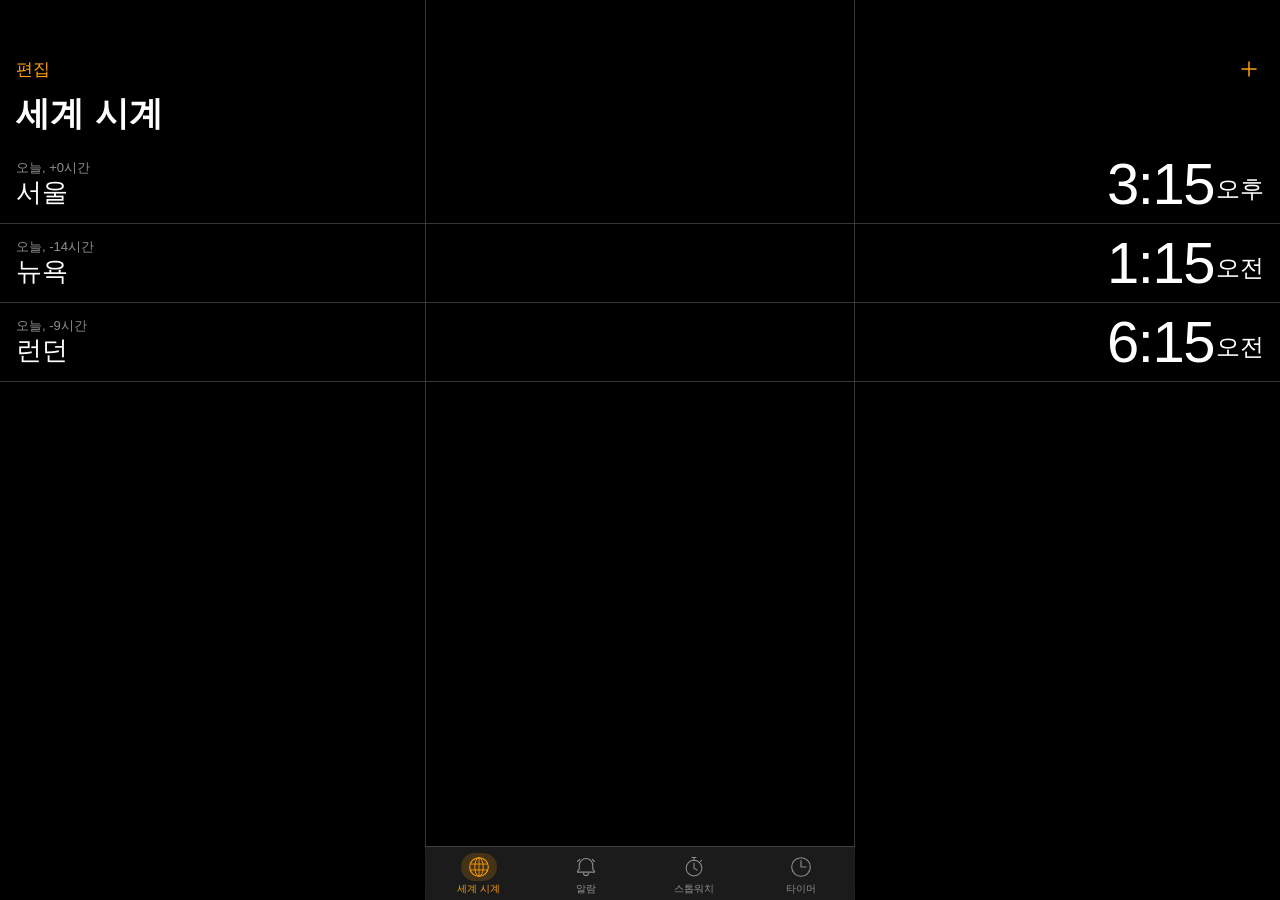
==== commit 46ca434f: "Add analog stopwatch dial, fix tab bar with active pill background Co-Authored-By: Claude Opus 4.6 <" ====
--- a/index.html
+++ b/index.html
@@ -47,21 +47,29 @@
   <div id="tab-stopwatch" class="tab-content">
     <div class="safe-top"></div>
     <div class="sw-wrap">
-      <div class="sw-display-area">
-        <div class="sw-time" id="sw-display">00:00<span class="sw-ms">.00</span></div>
-      </div>
+      <!-- Analog Dial -->
+      <div class="sw-dial-area">
+        <canvas id="sw-canvas"></canvas>
+        <!-- Page dots -->
+        <div class="sw-dots">
+          <span class="sw-dot active"></span>
+          <span class="sw-dot"></span>
+        </div>
+      </div>
+      <!-- Buttons -->
       <div class="sw-buttons">
         <div class="circle-btn-wrap">
-          <div class="circle-btn-ring">
+          <div class="circle-btn-ring" id="sw-lap-ring">
             <button class="circle-btn gray" id="sw-lap-btn" disabled>랩</button>
           </div>
         </div>
         <div class="circle-btn-wrap">
-          <div class="circle-btn-ring green-ring">
+          <div class="circle-btn-ring green-ring" id="sw-start-ring">
             <button class="circle-btn green" id="sw-start-btn">시작</button>
           </div>
         </div>
       </div>
+      <!-- Laps -->
       <div class="lap-list" id="sw-laps"></div>
     </div>
   </div>
@@ -69,9 +77,6 @@
   <!-- ========== 타이머 ========== -->
   <div id="tab-timer" class="tab-content">
     <div class="safe-top"></div>
-    <div class="header">
-      <h1 class="large-title" style="text-align:center;">타이머</h1>
-    </div>
     <div class="tm-wrap">
       <div class="tm-picker-area" id="tm-picker-area">
         <div class="tm-picker">
@@ -100,6 +105,10 @@
           <div class="tm-ring-time" id="tm-ring-time">00:00</div>
         </div>
       </div>
+      <div class="tm-sound-row">
+        <span>타이머 종료 시</span>
+        <span class="tm-sound-val">전파 탐지기 <span class="chevron">›</span></span>
+      </div>
       <div class="sw-buttons">
         <div class="circle-btn-wrap">
           <div class="circle-btn-ring">
@@ -125,15 +134,9 @@
       </div>
       <div class="al-picker-area">
         <div class="tm-picker al-picker">
-          <div class="tm-col-group">
-            <div class="tm-col" id="alpk-h" data-max="12" data-min="1" data-type="hour12"></div>
-          </div>
-          <div class="tm-col-group">
-            <div class="tm-col" id="alpk-m" data-max="59"></div>
-          </div>
-          <div class="tm-col-group">
-            <div class="tm-col" id="alpk-ap" data-type="ampm"></div>
-          </div>
+          <div class="tm-col-group"><div class="tm-col" id="alpk-h" data-max="12" data-min="1" data-type="hour12"></div></div>
+          <div class="tm-col-group"><div class="tm-col" id="alpk-m" data-max="59"></div></div>
+          <div class="tm-col-group"><div class="tm-col" id="alpk-ap" data-type="ampm"></div></div>
         </div>
         <div class="tm-picker-hl"></div>
       </div>
@@ -167,19 +170,30 @@
   <!-- ========== 탭 바 ========== -->
   <div class="tabbar">
     <button class="tab active" data-tab="worldclock">
-      <svg class="tab-ico" viewBox="0 0 26 26"><circle cx="13" cy="13" r="11.5" stroke="currentColor" stroke-width="1.2" fill="none"/><path d="M13 4.5V13l4.5 2.7" stroke="currentColor" stroke-width="1.3" stroke-linecap="round" fill="none"/></svg>
+      <div class="tab-ico-wrap">
+        <!-- Globe outline -->
+        <svg class="tab-ico" viewBox="0 0 26 26"><circle cx="13" cy="13" r="11" stroke="currentColor" stroke-width="1.3" fill="none"/><ellipse cx="13" cy="13" rx="5" ry="11" stroke="currentColor" stroke-width="1.1" fill="none"/><path d="M2.5 9.5h21M2.5 16.5h21M13 2v22" stroke="currentColor" stroke-width="1" fill="none"/></svg>
+      </div>
       <span>세계 시계</span>
     </button>
     <button class="tab" data-tab="alarm">
-      <svg class="tab-ico" viewBox="0 0 26 28"><path d="M13 3C8.03 3 4 7.03 4 12v5l-2.2 2.8V21h22.4v-1.2L22 17v-5c0-4.97-4.03-9-9-9z" stroke="currentColor" stroke-width="1.2" fill="none"/><path d="M9.5 21.5c0 1.93 1.57 3.5 3.5 3.5s3.5-1.57 3.5-3.5" stroke="currentColor" stroke-width="1.2" fill="none"/></svg>
+      <div class="tab-ico-wrap">
+        <!-- Alarm bell -->
+        <svg class="tab-ico" viewBox="0 0 26 26"><path d="M5.5 4L3 6.5M20.5 4L23 6.5" stroke="currentColor" stroke-width="1.3" stroke-linecap="round" fill="none"/><path d="M13 3C8.58 3 5 6.58 5 11v4.5L3 18v1h20v-1l-2-2.5V11c0-4.42-3.58-8-8-8z" stroke="currentColor" stroke-width="1.3" fill="none"/><path d="M10 20c0 1.66 1.34 3 3 3s3-1.34 3-3" stroke="currentColor" stroke-width="1.3" fill="none"/></svg>
+      </div>
       <span>알람</span>
     </button>
     <button class="tab" data-tab="stopwatch">
-      <svg class="tab-ico" viewBox="0 0 26 28"><circle cx="13" cy="15" r="10" stroke="currentColor" stroke-width="1.2" fill="none"/><path d="M13 8.5v6.5l4.2 2.5M11 2h4M13 2v3.5M20.5 6.5l1.8-1.8" stroke="currentColor" stroke-width="1.2" stroke-linecap="round" fill="none"/></svg>
+      <div class="tab-ico-wrap">
+        <!-- Stopwatch filled when active -->
+        <svg class="tab-ico tab-ico-stopwatch" viewBox="0 0 26 28"><circle cx="13" cy="15.5" r="10" stroke="currentColor" stroke-width="1.3" fill="none"/><path d="M13 9v6.5l4 2.5M10.5 2h5M13 2v3.5M21 7l1.5-1.5" stroke="currentColor" stroke-width="1.3" stroke-linecap="round" fill="none"/></svg>
+      </div>
       <span>스톱워치</span>
     </button>
     <button class="tab" data-tab="timer">
-      <svg class="tab-ico" viewBox="0 0 26 26"><circle cx="13" cy="13" r="11.5" stroke="currentColor" stroke-width="1.2" fill="none"/><path d="M13 5.5V13h6.5" stroke="currentColor" stroke-width="1.3" stroke-linecap="round" fill="none"/></svg>
+      <div class="tab-ico-wrap">
+        <svg class="tab-ico" viewBox="0 0 26 26"><circle cx="13" cy="13" r="11" stroke="currentColor" stroke-width="1.3" fill="none"/><path d="M13 5.5V13h6" stroke="currentColor" stroke-width="1.3" stroke-linecap="round" fill="none"/></svg>
+      </div>
       <span>타이머</span>
     </button>
   </div>
--- a/style.css
+++ b/style.css
@@ -1,200 +1,134 @@
-/* === Reset === */
 *{margin:0;padding:0;box-sizing:border-box;-webkit-tap-highlight-color:transparent;-webkit-user-select:none;user-select:none}
 :root{
-  --orange:#FF9F0A;
-  --bg:#000;
-  --card:#1C1C1E;
-  --sep:rgba(84,84,88,.65);
-  --t1:#FFF;
-  --t2:#8E8E93;
-  --t3:#636366;
-  --green:#30D158;
-  --red:#FF453A;
-  --sat:env(safe-area-inset-top,47px);
-  --sab:env(safe-area-inset-bottom,0px);
+  --orange:#FF9F0A;--bg:#000;--card:#1C1C1E;--sep:rgba(84,84,88,.65);
+  --t1:#FFF;--t2:#8E8E93;--t3:#636366;--green:#30D158;--red:#FF453A;
+  --sat:env(safe-area-inset-top,47px);--sab:env(safe-area-inset-bottom,0px);
 }
 html,body{height:100%;overflow:hidden;background:var(--bg);color:var(--t1);
   font-family:-apple-system,BlinkMacSystemFont,'SF Pro Text','SF Pro Display','Helvetica Neue',sans-serif;
   -webkit-font-smoothing:antialiased;font-size:17px}
-
-/* === Safe Area === */
 .safe-top{height:var(--sat);min-height:47px}
 
-/* === Header (Large Title style) === */
+/* Header */
 .header{padding:0 16px}
 .header-top{display:flex;justify-content:space-between;align-items:center;height:44px}
 .large-title{font-size:34px;font-weight:700;letter-spacing:.37px;padding:0 0 8px}
-
-/* === Buttons === */
 .text-btn{background:none;border:none;font:inherit;font-size:17px;cursor:pointer;padding:0}
-.text-btn.orange{color:var(--orange)}
-.text-btn.bold{font-weight:600}
+.text-btn.orange{color:var(--orange)}.text-btn.bold{font-weight:600}
 .icon-btn{background:none;border:none;color:var(--orange);cursor:pointer;padding:4px;display:flex;align-items:center}
 
-/* === Tabs === */
+/* Tabs */
 .tab-content{display:none;position:absolute;top:0;left:0;right:0;bottom:83px;overflow:hidden;flex-direction:column}
 .tab-content.active{display:flex}
 .scroll-area{flex:1;overflow-y:auto;-webkit-overflow-scrolling:touch}
 
-/* === Tab Bar === */
+/* ===== Tab Bar ===== */
 .tabbar{position:fixed;bottom:0;left:0;right:0;display:flex;
-  background:rgba(30,30,30,.88);
-  backdrop-filter:saturate(180%) blur(20px);-webkit-backdrop-filter:saturate(180%) blur(20px);
+  background:rgba(30,30,30,.92);backdrop-filter:saturate(180%) blur(20px);-webkit-backdrop-filter:saturate(180%) blur(20px);
   border-top:.33px solid rgba(255,255,255,.16);
-  padding:5px 0 calc(5px + var(--sab));z-index:100}
+  padding:4px 0 calc(4px + var(--sab));z-index:100}
 .tab{flex:1;display:flex;flex-direction:column;align-items:center;gap:1px;
   background:none;border:none;color:var(--t2);font-size:10px;font-family:inherit;cursor:pointer;padding:2px 0 0}
 .tab.active{color:var(--orange)}
-.tab-ico{width:24px;height:24px;display:block}
+.tab-ico-wrap{width:36px;height:28px;display:flex;align-items:center;justify-content:center;border-radius:16px;transition:background .2s}
+.tab.active .tab-ico-wrap{background:rgba(255,159,10,.18)}
+.tab-ico{width:22px;height:22px;display:block}
 
-/* ==============================
-   세계 시계
-   ============================== */
+/* ===== 세계 시계 ===== */
 .wc-item{display:flex;align-items:center;justify-content:space-between;
-  padding:10px 16px;margin:0 0;border-bottom:.33px solid var(--sep)}
-.wc-left{}
+  padding:10px 16px;border-bottom:.33px solid var(--sep)}
 .wc-offset{font-size:13px;color:var(--t2);font-weight:400;line-height:1.3}
 .wc-city{font-size:26px;font-weight:300;line-height:1.2;letter-spacing:-.3px}
-.wc-right{text-align:right}
-.wc-time{font-size:60px;font-weight:100;letter-spacing:-1.5px;line-height:1;
-  font-variant-numeric:tabular-nums}
-.wc-ampm{font-size:26px;font-weight:300;vertical-align:super;margin-left:2px}
+.wc-time{font-size:58px;font-weight:100;letter-spacing:-1.5px;line-height:1;font-variant-numeric:tabular-nums}
+.wc-ampm{font-size:24px;font-weight:300;vertical-align:super;margin-left:2px}
 
-/* ==============================
-   알람
-   ============================== */
+/* ===== 알람 ===== */
 .al-section{padding:20px 16px 6px;display:flex;align-items:center;gap:6px}
-.al-section-ico{width:26px;height:26px;background:var(--orange);border-radius:7px;
-  display:flex;align-items:center;justify-content:center}
+.al-section-ico{width:26px;height:26px;background:var(--orange);border-radius:7px;display:flex;align-items:center;justify-content:center}
 .al-section-ico svg{width:16px;height:16px;color:#000}
 .al-section-title{font-size:20px;font-weight:600}
 .al-section-desc{padding:0 16px 10px;font-size:13px;color:var(--t2);line-height:1.38}
 .al-other-title{padding:28px 16px 6px;font-size:20px;font-weight:600}
-
-.al-item{display:flex;align-items:center;justify-content:space-between;
-  padding:8px 16px;border-bottom:.33px solid var(--sep);min-height:72px}
-.al-left{}
-.al-time{font-size:60px;font-weight:100;letter-spacing:-1.5px;line-height:1;
-  font-variant-numeric:tabular-nums}
-.al-ampm{font-size:26px;font-weight:300;margin-left:2px}
+.al-item{display:flex;align-items:center;justify-content:space-between;padding:8px 16px;border-bottom:.33px solid var(--sep);min-height:72px}
+.al-time{font-size:58px;font-weight:100;letter-spacing:-1.5px;line-height:1;font-variant-numeric:tabular-nums}
+.al-ampm{font-size:24px;font-weight:300;margin-left:2px}
 .al-label{font-size:13px;color:var(--t2);margin-top:1px}
 .al-item.off .al-time,.al-item.off .al-ampm,.al-item.off .al-label{color:var(--t3)}
-
-/* iOS Toggle */
 .toggle{position:relative;display:block;width:51px;height:31px;flex-shrink:0}
 .toggle input{display:none}
-.toggle-track{display:block;width:51px;height:31px;border-radius:31px;background:#39393D;
-  transition:background .25s;cursor:pointer}
-.toggle-thumb{position:absolute;top:2px;left:2px;width:27px;height:27px;border-radius:50%;
-  background:#fff;box-shadow:0 2px 4px rgba(0,0,0,.3);transition:transform .25s}
+.toggle-track{display:block;width:51px;height:31px;border-radius:31px;background:#39393D;transition:background .25s;cursor:pointer}
+.toggle-thumb{position:absolute;top:2px;left:2px;width:27px;height:27px;border-radius:50%;background:#fff;box-shadow:0 2px 4px rgba(0,0,0,.3);transition:transform .25s}
 .toggle input:checked~.toggle-track{background:var(--green)}
 .toggle input:checked~.toggle-track .toggle-thumb{transform:translateX(20px)}
 
-/* ==============================
-   스톱워치
-   ============================== */
+/* ===== 스톱워치 ===== */
 .sw-wrap{display:flex;flex-direction:column;height:100%;overflow:hidden}
-.sw-display-area{display:flex;align-items:center;justify-content:center;
-  padding:60px 0 40px;flex-shrink:0}
-.sw-time{font-size:86px;font-weight:100;font-variant-numeric:tabular-nums;
-  letter-spacing:-2px;line-height:1;
-  font-family:-apple-system,'SF Pro Display','Helvetica Neue',sans-serif}
-.sw-ms{font-size:86px;font-weight:100}
+.sw-dial-area{display:flex;flex-direction:column;align-items:center;flex-shrink:0;padding:8px 0 0}
+#sw-canvas{width:90vw;max-width:380px;height:90vw;max-height:380px}
+.sw-dots{display:flex;gap:6px;justify-content:center;padding:8px 0 12px}
+.sw-dot{width:7px;height:7px;border-radius:50%;background:rgba(255,255,255,.3)}
+.sw-dot.active{background:rgba(255,255,255,.9)}
 
 /* Circle Buttons */
 .sw-buttons{display:flex;justify-content:space-between;padding:0 20px;flex-shrink:0}
 .circle-btn-wrap{width:82px;height:82px}
-.circle-btn-ring{width:82px;height:82px;border-radius:50%;padding:3px;
-  background:transparent;border:2px solid #333}
+.circle-btn-ring{width:82px;height:82px;border-radius:50%;padding:3px;border:2px solid #555}
 .circle-btn-ring.green-ring{border-color:#0B3D16}
 .circle-btn-ring.red-ring{border-color:#3D0B0B}
-.circle-btn{width:100%;height:100%;border-radius:50%;border:none;
-  font-size:17px;font-family:inherit;font-weight:500;cursor:pointer;
-  display:flex;align-items:center;justify-content:center}
+.circle-btn{width:100%;height:100%;border-radius:50%;border:none;font-size:17px;font-family:inherit;font-weight:500;cursor:pointer;display:flex;align-items:center;justify-content:center}
 .circle-btn.gray{background:#333;color:var(--t1)}
 .circle-btn.green{background:#0B3D16;color:var(--green)}
 .circle-btn.red{background:#3D0B0B;color:var(--red)}
 .circle-btn:disabled{opacity:.5}
 
-/* Lap List */
-.lap-list{flex:1;overflow-y:auto;-webkit-overflow-scrolling:touch;margin-top:16px}
-.lap-row{display:flex;justify-content:space-between;padding:8px 16px;
-  border-top:.33px solid var(--sep);font-size:16px;font-variant-numeric:tabular-nums;
+/* Laps */
+.lap-list{flex:1;overflow-y:auto;-webkit-overflow-scrolling:touch;margin-top:10px}
+.lap-row{display:flex;justify-content:space-between;padding:9px 16px;border-top:.33px solid var(--sep);
+  font-size:16px;font-variant-numeric:tabular-nums;font-weight:400;
   font-family:-apple-system,'SF Pro Display','Helvetica Neue',monospace}
-.lap-row.best{color:var(--green)}
-.lap-row.worst{color:var(--red)}
+.lap-row.best{color:var(--green)}.lap-row.worst{color:var(--red)}
 
-/* ==============================
-   타이머
-   ============================== */
-.tm-wrap{display:flex;flex-direction:column;align-items:center;flex:1}
-
-/* Picker */
+/* ===== 타이머 ===== */
+.tm-wrap{display:flex;flex-direction:column;align-items:center;flex:1;padding-top:10px}
 .tm-picker-area{position:relative;width:100%;height:216px;overflow:hidden}
 .tm-picker{display:flex;align-items:center;justify-content:center;height:100%;padding:0 8px}
 .tm-col-group{display:flex;align-items:center;gap:2px}
-.tm-col{height:216px;width:60px;overflow-y:scroll;scroll-snap-type:y mandatory;
-  -webkit-overflow-scrolling:touch;scrollbar-width:none}
+.tm-col{height:216px;width:60px;overflow-y:scroll;scroll-snap-type:y mandatory;-webkit-overflow-scrolling:touch;scrollbar-width:none}
 .tm-col::-webkit-scrollbar{display:none}
 .tm-col-label{font-size:16px;font-weight:600;width:36px;text-align:left}
-.pk-item{height:36px;display:flex;align-items:center;justify-content:center;
-  font-size:23px;font-weight:400;scroll-snap-align:center;
-  font-variant-numeric:tabular-nums;opacity:.3;transition:opacity .15s}
+.pk-item{height:36px;display:flex;align-items:center;justify-content:center;font-size:23px;font-weight:400;scroll-snap-align:center;font-variant-numeric:tabular-nums;opacity:.3;transition:opacity .15s}
 .pk-item.in-view{opacity:1}
 .pk-pad{height:90px}
-.tm-picker-hl{position:absolute;left:0;right:0;top:50%;transform:translateY(-50%);
-  height:36px;border-top:.5px solid var(--sep);border-bottom:.5px solid var(--sep);
-  pointer-events:none;z-index:2}
-
-/* Timer Ring */
+.tm-picker-hl{position:absolute;left:0;right:0;top:50%;transform:translateY(-50%);height:36px;border-top:.5px solid var(--sep);border-bottom:.5px solid var(--sep);pointer-events:none;z-index:2}
 .tm-ring-area{padding:20px 0 10px;display:flex;justify-content:center}
 .tm-ring-box{position:relative;width:260px;height:260px}
 .tm-ring-svg{width:100%;height:100%}
-.tm-ring-time{position:absolute;top:50%;left:50%;transform:translate(-50%,-50%);
-  font-size:60px;font-weight:100;font-variant-numeric:tabular-nums;letter-spacing:-1px}
+.tm-ring-time{position:absolute;top:50%;left:50%;transform:translate(-50%,-50%);font-size:60px;font-weight:100;font-variant-numeric:tabular-nums;letter-spacing:-1px}
+.tm-sound-row{display:flex;justify-content:space-between;align-items:center;width:100%;padding:12px 16px;border-bottom:.33px solid var(--sep);font-size:17px}
+.tm-sound-val{color:var(--t2)}.chevron{color:var(--t3);font-size:20px;margin-left:4px}
 
-/* ==============================
-   모달
-   ============================== */
-.modal{position:fixed;inset:0;background:rgba(0,0,0,.4);z-index:200;
-  display:none;align-items:flex-end;justify-content:center}
+/* ===== 모달 ===== */
+.modal{position:fixed;inset:0;background:rgba(0,0,0,.4);z-index:200;display:none;align-items:flex-end;justify-content:center}
 .modal.show{display:flex}
-.modal-sheet{width:100%;max-width:430px;max-height:92vh;background:#2C2C2E;
-  border-radius:12px 12px 0 0;overflow:hidden;display:flex;flex-direction:column}
-.modal-header{display:flex;align-items:center;justify-content:space-between;
-  padding:14px 16px;border-bottom:.33px solid var(--sep);flex-shrink:0}
+.modal-sheet{width:100%;max-width:430px;max-height:92vh;background:#2C2C2E;border-radius:12px 12px 0 0;overflow:hidden;display:flex;flex-direction:column}
+.modal-header{display:flex;align-items:center;justify-content:space-between;padding:14px 16px;border-bottom:.33px solid var(--sep);flex-shrink:0}
 .modal-title{font-size:17px;font-weight:600;color:var(--t1)}
-
-/* Alarm Picker */
 .al-picker-area{position:relative;height:216px;overflow:hidden}
-.al-picker .tm-col{width:72px}
-.al-picker .tm-col-group{gap:0}
-
-/* Alarm Options */
+.al-picker .tm-col{width:72px}.al-picker .tm-col-group{gap:0}
 .al-options{padding:0 16px;overflow-y:auto}
-.al-opt-row{display:flex;align-items:center;justify-content:space-between;
-  padding:11px 0;border-bottom:.33px solid var(--sep);font-size:17px}
+.al-opt-row{display:flex;align-items:center;justify-content:space-between;padding:11px 0;border-bottom:.33px solid var(--sep);font-size:17px}
 .al-opt-row.last{border-bottom:none}
 .al-opt-val{color:var(--t2);font-size:17px}
-.al-opt-input{background:none;border:none;color:var(--t2);font-size:17px;
-  text-align:right;font-family:inherit;outline:none;width:140px}
-.chevron{color:var(--t3);font-size:20px;margin-left:4px}
-
-/* Search */
+.al-opt-input{background:none;border:none;color:var(--t2);font-size:17px;text-align:right;font-family:inherit;outline:none;width:140px}
 .search-box{padding:0 16px 8px}
-.search-field{display:flex;align-items:center;gap:6px;background:#1C1C1E;
-  border-radius:10px;padding:7px 8px}
-.search-field input{flex:1;background:none;border:none;color:var(--t1);
-  font-size:17px;font-family:inherit;outline:none}
+.search-field{display:flex;align-items:center;gap:6px;background:#1C1C1E;border-radius:10px;padding:7px 8px}
+.search-field input{flex:1;background:none;border:none;color:var(--t1);font-size:17px;font-family:inherit;outline:none}
 .search-field input::placeholder{color:var(--t2)}
 .search-icon{flex-shrink:0}
 .city-list{flex:1;overflow-y:auto;-webkit-overflow-scrolling:touch;max-height:50vh}
 .city-row{padding:11px 16px;border-bottom:.33px solid var(--sep);font-size:17px;cursor:pointer}
 .city-row:active{background:rgba(255,255,255,.08)}
 
-/* ==============================
-   반응형
-   ============================== */
 @media(min-width:500px){
   body{max-width:430px;margin:0 auto;border-left:.33px solid var(--sep);border-right:.33px solid var(--sep)}
   .tabbar,.modal{max-width:430px;left:50%;transform:translateX(-50%)}
